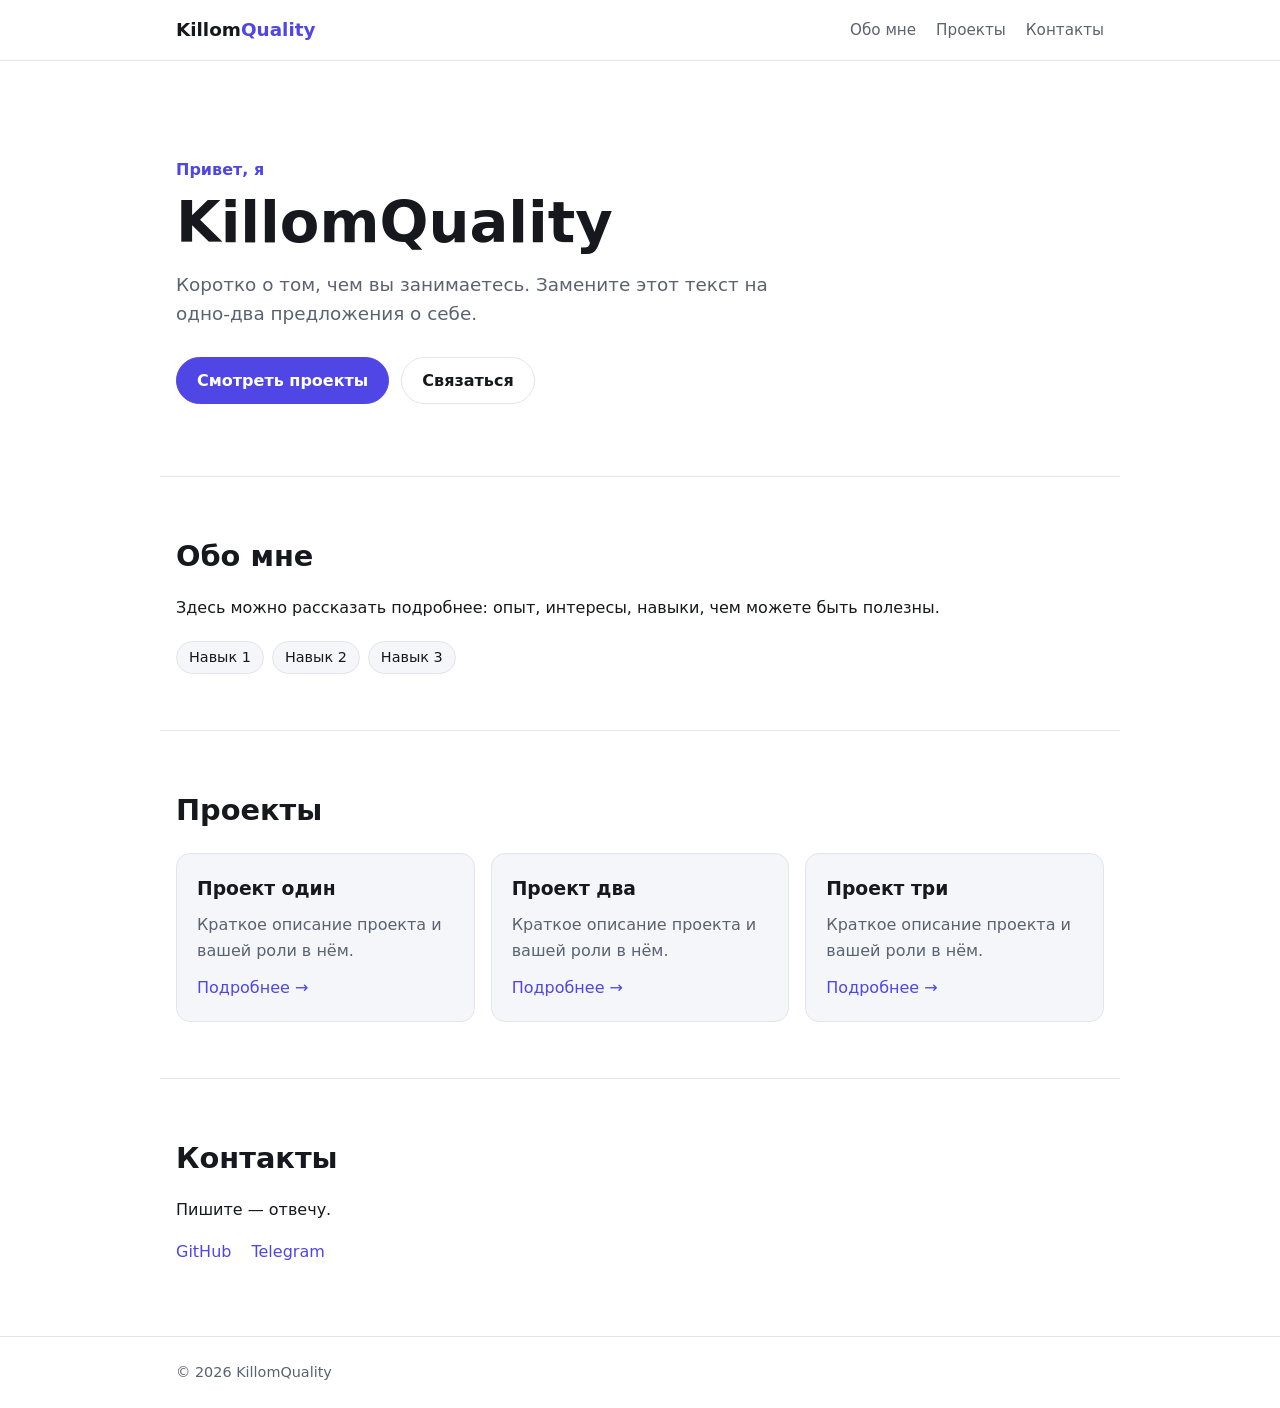
==== index.html @ d4df98fa "Add starter GitHub Pages site Static HTML/CSS homepage with about, projects and contact sections, 40" ====
<!doctype html>
<html lang="ru">
<head>
  <meta charset="utf-8">
  <meta name="viewport" content="width=device-width, initial-scale=1">
  <title>KillomQuality</title>
  <meta name="description" content="KillomQuality — личный сайт: обо мне, проекты и контакты.">
  <meta property="og:title" content="KillomQuality">
  <meta property="og:description" content="Обо мне, проекты и контакты.">
  <meta property="og:type" content="website">
  <meta property="og:url" content="https://killomquality.github.io/">
  <link rel="icon" href="assets/favicon.svg" type="image/svg+xml">
  <link rel="stylesheet" href="assets/style.css">
</head>
<body>
  <header class="site-header">
    <div class="container nav">
      <a class="logo" href="#top">Killom<span>Quality</span></a>
      <nav>
        <a href="#about">Обо мне</a>
        <a href="#projects">Проекты</a>
        <a href="#contact">Контакты</a>
      </nav>
    </div>
  </header>

  <main id="top">
    <section class="hero container">
      <p class="eyebrow">Привет, я</p>
      <h1>KillomQuality</h1>
      <p class="lead">Коротко о том, чем вы занимаетесь. Замените этот текст на одно-два предложения о себе.</p>
      <div class="actions">
        <a class="btn primary" href="#projects">Смотреть проекты</a>
        <a class="btn" href="#contact">Связаться</a>
      </div>
    </section>

    <section id="about" class="container section">
      <h2>Обо мне</h2>
      <p>Здесь можно рассказать подробнее: опыт, интересы, навыки, чем можете быть полезны.</p>
      <ul class="tags">
        <li>Навык 1</li>
        <li>Навык 2</li>
        <li>Навык 3</li>
      </ul>
    </section>

    <section id="projects" class="container section">
      <h2>Проекты</h2>
      <div class="grid">
        <article class="card">
          <h3>Проект один</h3>
          <p>Краткое описание проекта и вашей роли в нём.</p>
          <a href="#">Подробнее →</a>
        </article>
        <article class="card">
          <h3>Проект два</h3>
          <p>Краткое описание проекта и вашей роли в нём.</p>
          <a href="#">Подробнее →</a>
        </article>
        <article class="card">
          <h3>Проект три</h3>
          <p>Краткое описание проекта и вашей роли в нём.</p>
          <a href="#">Подробнее →</a>
        </article>
      </div>
    </section>

    <section id="contact" class="container section">
      <h2>Контакты</h2>
      <p>Пишите — отвечу.</p>
      <ul class="contacts">
        <li><a href="https://github.com/KillomQuality">GitHub</a></li>
        <li><a href="https://t.me/">Telegram</a></li>
      </ul>
    </section>
  </main>

  <footer class="site-footer">
    <div class="container">© <span id="year"></span> KillomQuality</div>
  </footer>

  <script>document.getElementById('year').textContent = new Date().getFullYear();</script>
</body>
</html>
---- assets/style.css ----
:root {
  --bg: #ffffff;
  --surface: #f5f6fa;
  --text: #16181d;
  --muted: #5b6270;
  --border: #e3e5ec;
  --accent: #4f46e5;
  --accent-text: #ffffff;
  --radius: 14px;
}

@media (prefers-color-scheme: dark) {
  :root {
    --bg: #0f1115;
    --surface: #181b22;
    --text: #eceef3;
    --muted: #9aa1ae;
    --border: #2a2e38;
    --accent: #818cf8;
    --accent-text: #0f1115;
  }
}

* { box-sizing: border-box; }

html { scroll-behavior: smooth; }

body {
  margin: 0;
  font-family: system-ui, -apple-system, "Segoe UI", Roboto, Arial, sans-serif;
  line-height: 1.6;
  background: var(--bg);
  color: var(--text);
}

a { color: var(--accent); text-decoration: none; }
a:hover { text-decoration: underline; }

.container { max-width: 960px; margin: 0 auto; padding: 0 16px; }

.site-header {
  position: sticky; top: 0; z-index: 10;
  background: color-mix(in srgb, var(--bg) 85%, transparent);
  backdrop-filter: blur(8px);
  border-bottom: 1px solid var(--border);
}
.nav { display: flex; align-items: center; justify-content: space-between; gap: 16px; height: 60px; }
.logo { font-weight: 700; font-size: 1.15rem; color: var(--text); }
.logo span { color: var(--accent); }
.nav nav { display: flex; gap: 20px; flex-wrap: wrap; }
.nav nav a { color: var(--muted); font-size: .95rem; }
.nav nav a:hover { color: var(--text); text-decoration: none; }

.hero { padding: 96px 16px 72px; }
.eyebrow { color: var(--accent); font-weight: 600; margin: 0 0 8px; }
h1 { font-size: clamp(2.2rem, 6vw, 3.6rem); line-height: 1.1; margin: 0 0 16px; }
.lead { font-size: 1.15rem; color: var(--muted); max-width: 600px; margin: 0 0 28px; }
.actions { display: flex; gap: 12px; flex-wrap: wrap; }

.btn {
  display: inline-block; padding: 10px 20px; border-radius: 999px;
  border: 1px solid var(--border); color: var(--text); font-weight: 600;
}
.btn:hover { text-decoration: none; border-color: var(--accent); }
.btn.primary { background: var(--accent); color: var(--accent-text); border-color: var(--accent); }

.section { padding: 56px 16px; border-top: 1px solid var(--border); }
h2 { font-size: 1.8rem; margin: 0 0 16px; }

.tags { list-style: none; padding: 0; margin: 20px 0 0; display: flex; flex-wrap: wrap; gap: 8px; }
.tags li { background: var(--surface); border: 1px solid var(--border); padding: 4px 12px; border-radius: 999px; font-size: .9rem; }

.grid { display: grid; grid-template-columns: repeat(auto-fit, minmax(240px, 1fr)); gap: 16px; margin-top: 20px; }
.card { background: var(--surface); border: 1px solid var(--border); border-radius: var(--radius); padding: 20px; }
.card h3 { margin: 0 0 8px; }
.card p { color: var(--muted); margin: 0 0 12px; }

.contacts { list-style: none; padding: 0; display: flex; gap: 20px; flex-wrap: wrap; }

.site-footer { border-top: 1px solid var(--border); padding: 24px 0; color: var(--muted); font-size: .9rem; }

.notfound { min-height: 100vh; display: flex; flex-direction: column; justify-content: center; }
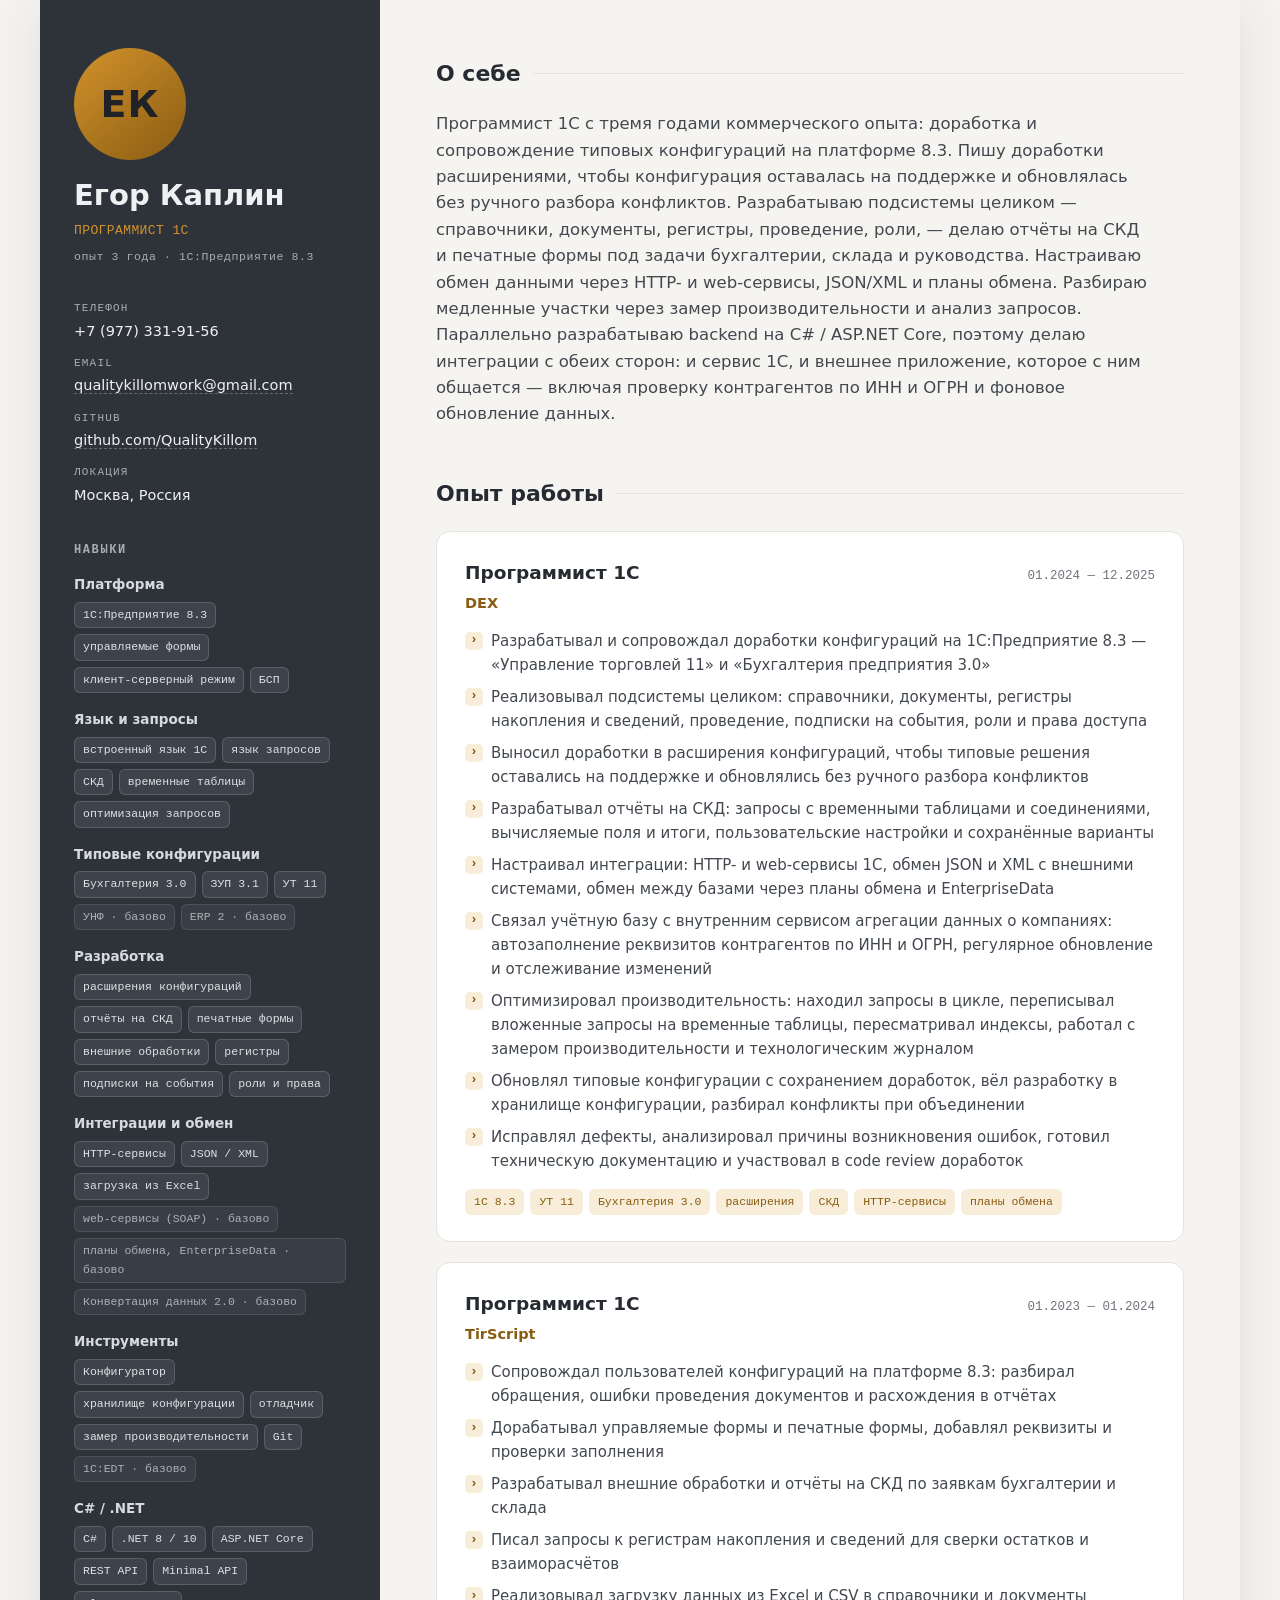
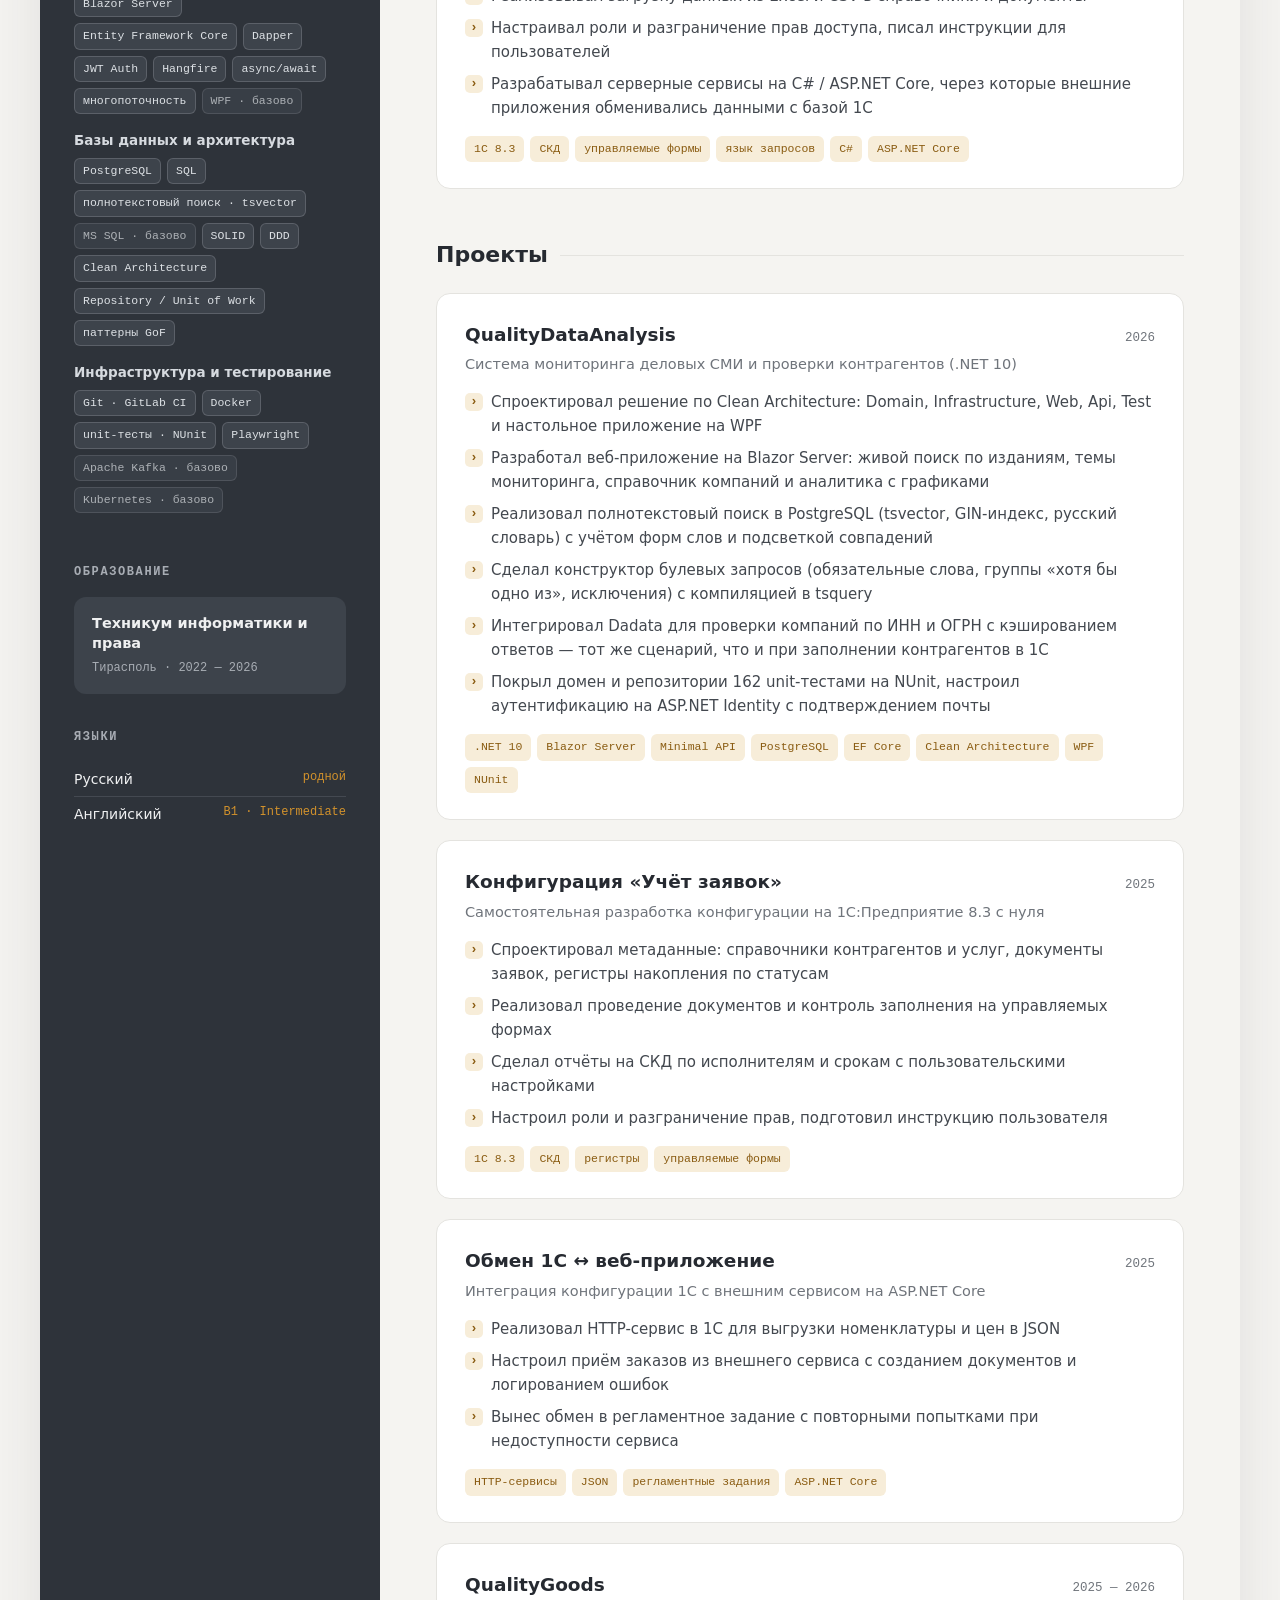
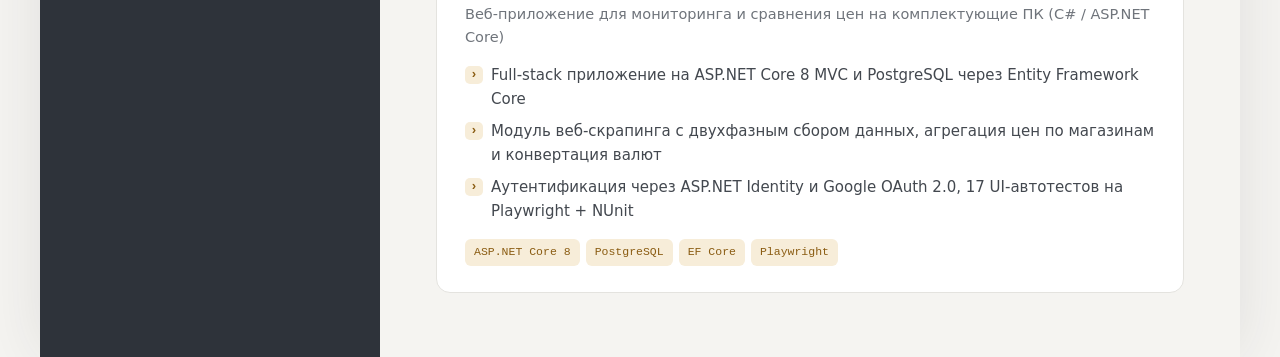
==== commit 670159b7: "Replace placeholder homepage with resume Co-Authored-By: Claude Opus 5.5 <noreply@anthropic.com> Cla" ====
--- a/index.html
+++ b/index.html
@@ -1,85 +1,303 @@
-<!doctype html>
+<!DOCTYPE html>
 <html lang="ru">
 <head>
-  <meta charset="utf-8">
-  <meta name="viewport" content="width=device-width, initial-scale=1">
-  <title>KillomQuality</title>
-  <meta name="description" content="KillomQuality — личный сайт: обо мне, проекты и контакты.">
-  <meta property="og:title" content="KillomQuality">
-  <meta property="og:description" content="Обо мне, проекты и контакты.">
-  <meta property="og:type" content="website">
-  <meta property="og:url" content="https://killomquality.github.io/">
-  <link rel="icon" href="assets/favicon.svg" type="image/svg+xml">
-  <link rel="stylesheet" href="assets/style.css">
+<meta charset="UTF-8">
+<meta name="viewport" content="width=device-width, initial-scale=1.0">
+<meta name="description" content="Резюме Егора Каплина — программист 1С">
+<meta name="author" content="Egor Kaplin">
+<title>Егор Каплин · Программист 1С</title>
+<meta property="og:title" content="Егор Каплин · Программист 1С">
+<meta property="og:description" content="Резюме: программист 1С, 3 года опыта, 1С:Предприятие 8.3, C# / ASP.NET Core">
+<meta property="og:type" content="profile">
+<meta property="og:url" content="https://killomquality.github.io/">
+<link rel="icon" href="assets/favicon.svg" type="image/svg+xml">
+<link rel="preconnect" href="https://fonts.googleapis.com">
+<link rel="preconnect" href="https://fonts.gstatic.com" crossorigin>
+<link href="https://fonts.googleapis.com/css2?family=Golos+Text:wght@400;500;600;800&family=JetBrains+Mono:wght@400;500;700&display=swap" rel="stylesheet">
+<style>
+  /* Двухколоночный лист: тёмный сайдбар с идентификацией и навыками, светлая колонка с опытом */
+  :root{
+    --ink:#262A31;
+    --ink-soft:#43484F;
+    --panel:#2E333A;
+    --panel-soft:#3D434B;
+    --paper:#F5F4F1;
+    --card:#FFFFFF;
+    --accent:#D2922C;
+    --accent-ink:#8A5C12;
+    --accent-soft:#F7EDD9;
+    --muted:#6F747B;
+    --muted-dark:#A8ADB4;
+    --on-panel:#EFF0F1;
+    --line:#E4E3DF;
+    --mono:'JetBrains Mono',ui-monospace,SFMono-Regular,monospace;
+    --sans:'Golos Text',system-ui,-apple-system,'Segoe UI',sans-serif;
+  }
+  @media (prefers-color-scheme: dark){
+    :root:not([data-theme="light"]){
+      --ink:#E7E6E3;
+      --ink-soft:#C3C2BE;
+      --panel:#22262B;
+      --panel-soft:#2E333A;
+      --paper:#191C20;
+      --card:#21252A;
+      --accent:#E2A845;
+      --accent-ink:#E2A845;
+      --accent-soft:#33291A;
+      --muted:#9AA0A7;
+      --muted-dark:#9AA0A7;
+      --on-panel:#E7E6E3;
+      --line:#31363C;
+      color-scheme:dark;
+    }
+  }
+  :root[data-theme="dark"]{
+    --ink:#E7E6E3;
+    --ink-soft:#C3C2BE;
+    --panel:#22262B;
+    --panel-soft:#2E333A;
+    --paper:#191C20;
+    --card:#21252A;
+    --accent:#E2A845;
+    --accent-ink:#E2A845;
+    --accent-soft:#33291A;
+    --muted:#9AA0A7;
+    --muted-dark:#9AA0A7;
+    --on-panel:#E7E6E3;
+    --line:#31363C;
+    color-scheme:dark;
+  }
+  *{margin:0;padding:0;box-sizing:border-box}
+  body{font-family:var(--sans);background:var(--paper);color:var(--ink);line-height:1.6;font-size:16px}
+  a{color:inherit}
+  :focus-visible{outline:2px solid var(--accent);outline-offset:2px;border-radius:3px}
+  .wrap{display:grid;grid-template-columns:340px minmax(0,1fr);max-width:1200px;margin:0 auto;background:var(--card);box-shadow:0 0 60px rgba(38,42,49,.10)}
+
+  /* сайдбар */
+  .side{background:var(--panel);color:var(--on-panel);display:flex;flex-direction:column;gap:34px;
+        padding-block:48px 52px;
+        padding-left:max(34px,env(safe-area-inset-left,0px));
+        padding-right:max(34px,env(safe-area-inset-right,0px))}
+  .avatar{width:112px;height:112px;border-radius:50%;background:linear-gradient(140deg,var(--accent),#8A5C12);display:flex;align-items:center;justify-content:center;font-weight:800;font-size:38px;letter-spacing:1px;color:#1F2227}
+  .side h1{font-size:29px;font-weight:800;line-height:1.2;margin-top:18px;text-wrap:balance}
+  .role{font-family:var(--mono);font-size:13px;color:var(--accent);margin-top:8px;letter-spacing:.4px}
+  .exp-badge{font-family:var(--mono);font-size:11.5px;color:var(--muted-dark);margin-top:6px;letter-spacing:.6px}
+  .contacts{display:flex;flex-direction:column;gap:12px;font-size:14.5px}
+  .contacts a{text-decoration:none;color:var(--on-panel);border-bottom:1px dashed rgba(200,206,214,.35);width:fit-content;transition:border-color .2s,color .2s}
+  .contacts a:hover{color:var(--accent);border-color:var(--accent)}
+  .contacts .label{font-family:var(--mono);font-size:11px;color:var(--muted-dark);text-transform:uppercase;letter-spacing:1.2px;display:block;margin-bottom:2px}
+  .side-section h2{font-family:var(--mono);font-size:12px;font-weight:700;text-transform:uppercase;letter-spacing:1.6px;color:var(--muted-dark);margin-bottom:14px}
+  .skill-group{margin-bottom:16px}
+  .skill-group .g{font-size:13.5px;font-weight:600;color:#D6DADF;margin-bottom:6px}
+  .chips{display:flex;flex-wrap:wrap;gap:6px}
+  .chip{font-family:var(--mono);font-size:11.5px;background:var(--panel-soft);border:1px solid rgba(168,173,180,.28);border-radius:6px;padding:3px 8px;color:#DDE1E5}
+  .chip.base{opacity:.72}
+  .edu{background:var(--panel-soft);border-radius:12px;padding:16px 18px}
+  .edu .t{font-weight:600;font-size:14.5px;line-height:1.4}
+  .edu .d{font-family:var(--mono);font-size:12px;color:var(--muted-dark);margin-top:6px}
+  .lang{display:flex;justify-content:space-between;gap:10px;font-size:14px;padding:6px 0;border-bottom:1px solid rgba(168,173,180,.18)}
+  .lang:last-child{border:none}
+  .lang span{font-family:var(--mono);font-size:12px;color:var(--accent)}
+
+  /* основная колонка */
+  .main{background:var(--paper);min-width:0;
+        padding-block:56px 64px;
+        padding-left:max(56px,env(safe-area-inset-left,0px));
+        padding-right:max(56px,env(safe-area-inset-right,0px))}
+  .main h2{font-size:22px;font-weight:800;margin-bottom:20px;display:flex;align-items:center;gap:12px}
+  .main h2::after{content:"";flex:1;height:1px;background:var(--line)}
+  section{margin-bottom:48px}
+  section:last-child{margin-bottom:0}
+  .about{font-size:16.5px;color:var(--ink-soft);max-width:68ch}
+
+  .proj{background:var(--card);border:1px solid var(--line);border-radius:14px;padding:26px 28px;margin-bottom:20px;transition:box-shadow .2s,transform .2s}
+  .proj:last-child{margin-bottom:0}
+  .proj:hover{box-shadow:0 8px 30px rgba(38,42,49,.09);transform:translateY(-2px)}
+  .proj-head{display:flex;justify-content:space-between;align-items:baseline;flex-wrap:wrap;gap:6px}
+  .proj-head h3{font-size:18.5px;font-weight:800}
+  .date{font-family:var(--mono);font-size:12.5px;color:var(--muted);font-variant-numeric:tabular-nums}
+  .proj .sub{font-size:14.5px;color:var(--muted);margin:4px 0 14px}
+  .proj .company{font-size:14.5px;color:var(--accent-ink);font-weight:600;margin:4px 0 14px}
+  .proj ul{list-style:none;display:flex;flex-direction:column;gap:8px}
+  .proj li{position:relative;padding-left:26px;font-size:15px;color:var(--ink-soft)}
+  .proj li::before{content:"›";position:absolute;left:0;top:3px;font-family:var(--mono);font-weight:700;color:var(--accent-ink);background:var(--accent-soft);border-radius:5px;width:18px;height:18px;font-size:13px;display:flex;align-items:center;justify-content:center}
+  .stack{display:flex;flex-wrap:wrap;gap:6px;margin-top:16px}
+  .stack .chip{background:var(--accent-soft);border-color:transparent;color:var(--accent-ink)}
+
+  @media(max-width:900px){
+    .wrap{grid-template-columns:minmax(0,1fr)}
+    .side{padding-block:40px;padding-left:max(24px,env(safe-area-inset-left,0px));padding-right:max(24px,env(safe-area-inset-right,0px))}
+    .main{padding-block:40px;padding-left:max(24px,env(safe-area-inset-left,0px));padding-right:max(24px,env(safe-area-inset-right,0px))}
+  }
+  @media(prefers-reduced-motion:reduce){.proj{transition:none}}
+  @media print{
+    body{background:#fff}
+    .wrap{box-shadow:none;max-width:none}
+    .proj{break-inside:avoid;page-break-inside:avoid}
+  }
+</style>
 </head>
 <body>
-  <header class="site-header">
-    <div class="container nav">
-      <a class="logo" href="#top">Killom<span>Quality</span></a>
-      <nav>
-        <a href="#about">Обо мне</a>
-        <a href="#projects">Проекты</a>
-        <a href="#contact">Контакты</a>
-      </nav>
-    </div>
-  </header>
-
-  <main id="top">
-    <section class="hero container">
-      <p class="eyebrow">Привет, я</p>
-      <h1>KillomQuality</h1>
-      <p class="lead">Коротко о том, чем вы занимаетесь. Замените этот текст на одно-два предложения о себе.</p>
-      <div class="actions">
-        <a class="btn primary" href="#projects">Смотреть проекты</a>
-        <a class="btn" href="#contact">Связаться</a>
+
+<div class="wrap">
+
+  <aside class="side">
+    <div>
+      <div class="avatar">ЕК</div>
+      <h1>Егор Каплин</h1>
+      <div class="role">ПРОГРАММИСТ 1С</div>
+      <div class="exp-badge">опыт 3 года · 1С:Предприятие 8.3</div>
+    </div>
+
+    <div class="contacts">
+      <div><span class="label">Телефон</span>+7 (977) 331-91-56</div>
+      <div><span class="label">Email</span><a href="mailto:qualitykillomwork@gmail.com">qualitykillomwork@gmail.com</a></div>
+      <div><span class="label">GitHub</span><a href="https://github.com/QualityKillom" target="_blank" rel="noopener">github.com/QualityKillom</a></div>
+      <div><span class="label">Локация</span>Москва, Россия</div>
+    </div>
+
+    <div class="side-section">
+      <h2>Навыки</h2>
+
+      <div class="skill-group"><div class="g">Платформа</div>
+        <div class="chips"><span class="chip">1С:Предприятие 8.3</span><span class="chip">управляемые формы</span><span class="chip">клиент-серверный режим</span><span class="chip">БСП</span></div></div>
+
+      <div class="skill-group"><div class="g">Язык и запросы</div>
+        <div class="chips"><span class="chip">встроенный язык 1С</span><span class="chip">язык запросов</span><span class="chip">СКД</span><span class="chip">временные таблицы</span><span class="chip">оптимизация запросов</span></div></div>
+
+      <div class="skill-group"><div class="g">Типовые конфигурации</div>
+        <div class="chips"><span class="chip">Бухгалтерия 3.0</span><span class="chip">ЗУП 3.1</span><span class="chip">УТ 11</span><span class="chip base">УНФ · базово</span><span class="chip base">ERP 2 · базово</span></div></div>
+
+      <div class="skill-group"><div class="g">Разработка</div>
+        <div class="chips"><span class="chip">расширения конфигураций</span><span class="chip">отчёты на СКД</span><span class="chip">печатные формы</span><span class="chip">внешние обработки</span><span class="chip">регистры</span><span class="chip">подписки на события</span><span class="chip">роли и права</span></div></div>
+
+      <div class="skill-group"><div class="g">Интеграции и обмен</div>
+        <div class="chips"><span class="chip">HTTP-сервисы</span><span class="chip">JSON / XML</span><span class="chip">загрузка из Excel</span><span class="chip base">web-сервисы (SOAP) · базово</span><span class="chip base">планы обмена, EnterpriseData · базово</span><span class="chip base">Конвертация данных 2.0 · базово</span></div></div>
+
+      <div class="skill-group"><div class="g">Инструменты</div>
+        <div class="chips"><span class="chip">Конфигуратор</span><span class="chip">хранилище конфигурации</span><span class="chip">отладчик</span><span class="chip">замер производительности</span><span class="chip">Git</span><span class="chip base">1C:EDT · базово</span></div></div>
+
+      <div class="skill-group"><div class="g">C# / .NET</div>
+        <div class="chips"><span class="chip">C#</span><span class="chip">.NET 8 / 10</span><span class="chip">ASP.NET Core</span><span class="chip">REST API</span><span class="chip">Minimal API</span><span class="chip">Blazor Server</span><span class="chip">Entity Framework Core</span><span class="chip">Dapper</span><span class="chip">JWT Auth</span><span class="chip">Hangfire</span><span class="chip">async/await</span><span class="chip">многопоточность</span><span class="chip base">WPF · базово</span></div></div>
+
+      <div class="skill-group"><div class="g">Базы данных и архитектура</div>
+        <div class="chips"><span class="chip">PostgreSQL</span><span class="chip">SQL</span><span class="chip">полнотекстовый поиск · tsvector</span><span class="chip base">MS SQL · базово</span><span class="chip">SOLID</span><span class="chip">DDD</span><span class="chip">Clean Architecture</span><span class="chip">Repository / Unit of Work</span><span class="chip">паттерны GoF</span></div></div>
+
+      <div class="skill-group"><div class="g">Инфраструктура и тестирование</div>
+        <div class="chips"><span class="chip">Git · GitLab CI</span><span class="chip">Docker</span><span class="chip">unit-тесты · NUnit</span><span class="chip">Playwright</span><span class="chip base">Apache Kafka · базово</span><span class="chip base">Kubernetes · базово</span></div></div>
+    </div>
+
+    <div class="side-section">
+      <h2>Образование</h2>
+      <div class="edu">
+        <div class="t">Техникум информатики и права</div>
+        <div class="d">Тирасполь · 2022 — 2026</div>
       </div>
+    </div>
+
+    <div class="side-section">
+      <h2>Языки</h2>
+      <div class="lang">Русский <span>родной</span></div>
+      <div class="lang">Английский <span>B1 · Intermediate</span></div>
+    </div>
+  </aside>
+
+  <main class="main">
+
+    <section>
+      <h2>О себе</h2>
+      <p class="about">Программист 1С с тремя годами коммерческого опыта: доработка и сопровождение типовых конфигураций на платформе 8.3. Пишу доработки расширениями, чтобы конфигурация оставалась на поддержке и обновлялась без ручного разбора конфликтов. Разрабатываю подсистемы целиком — справочники, документы, регистры, проведение, роли, — делаю отчёты на СКД и печатные формы под задачи бухгалтерии, склада и руководства. Настраиваю обмен данными через HTTP- и web-сервисы, JSON/XML и планы обмена. Разбираю медленные участки через замер производительности и анализ запросов. Параллельно разрабатываю backend на C# / ASP.NET Core, поэтому делаю интеграции с обеих сторон: и сервис 1С, и внешнее приложение, которое с ним общается — включая проверку контрагентов по ИНН и ОГРН и фоновое обновление данных.</p>
     </section>
 
-    <section id="about" class="container section">
-      <h2>Обо мне</h2>
-      <p>Здесь можно рассказать подробнее: опыт, интересы, навыки, чем можете быть полезны.</p>
-      <ul class="tags">
-        <li>Навык 1</li>
-        <li>Навык 2</li>
-        <li>Навык 3</li>
-      </ul>
+    <section>
+      <h2>Опыт работы</h2>
+
+      <article class="proj">
+        <div class="proj-head"><h3>Программист 1С</h3><span class="date">01.2024 — 12.2025</span></div>
+        <p class="company">DEX</p>
+        <ul>
+          <li>Разрабатывал и сопровождал доработки конфигураций на 1С:Предприятие 8.3 — «Управление торговлей 11» и «Бухгалтерия предприятия 3.0»</li>
+          <li>Реализовывал подсистемы целиком: справочники, документы, регистры накопления и сведений, проведение, подписки на события, роли и права доступа</li>
+          <li>Выносил доработки в расширения конфигураций, чтобы типовые решения оставались на поддержке и обновлялись без ручного разбора конфликтов</li>
+          <li>Разрабатывал отчёты на СКД: запросы с временными таблицами и соединениями, вычисляемые поля и итоги, пользовательские настройки и сохранённые варианты</li>
+          <li>Настраивал интеграции: HTTP- и web-сервисы 1С, обмен JSON и XML с внешними системами, обмен между базами через планы обмена и EnterpriseData</li>
+          <li>Связал учётную базу с внутренним сервисом агрегации данных о компаниях: автозаполнение реквизитов контрагентов по ИНН и ОГРН, регулярное обновление и отслеживание изменений</li>
+          <li>Оптимизировал производительность: находил запросы в цикле, переписывал вложенные запросы на временные таблицы, пересматривал индексы, работал с замером производительности и технологическим журналом</li>
+          <li>Обновлял типовые конфигурации с сохранением доработок, вёл разработку в хранилище конфигурации, разбирал конфликты при объединении</li>
+          <li>Исправлял дефекты, анализировал причины возникновения ошибок, готовил техническую документацию и участвовал в code review доработок</li>
+        </ul>
+        <div class="stack"><span class="chip">1С 8.3</span><span class="chip">УТ 11</span><span class="chip">Бухгалтерия 3.0</span><span class="chip">расширения</span><span class="chip">СКД</span><span class="chip">HTTP-сервисы</span><span class="chip">планы обмена</span></div>
+      </article>
+
+      <article class="proj">
+        <div class="proj-head"><h3>Программист 1С</h3><span class="date">01.2023 — 01.2024</span></div>
+        <p class="company">TirScript</p>
+        <ul>
+          <li>Сопровождал пользователей конфигураций на платформе 8.3: разбирал обращения, ошибки проведения документов и расхождения в отчётах</li>
+          <li>Дорабатывал управляемые формы и печатные формы, добавлял реквизиты и проверки заполнения</li>
+          <li>Разрабатывал внешние обработки и отчёты на СКД по заявкам бухгалтерии и склада</li>
+          <li>Писал запросы к регистрам накопления и сведений для сверки остатков и взаиморасчётов</li>
+          <li>Реализовывал загрузку данных из Excel и CSV в справочники и документы</li>
+          <li>Настраивал роли и разграничение прав доступа, писал инструкции для пользователей</li>
+          <li>Разрабатывал серверные сервисы на C# / ASP.NET Core, через которые внешние приложения обменивались данными с базой 1С</li>
+        </ul>
+        <div class="stack"><span class="chip">1С 8.3</span><span class="chip">СКД</span><span class="chip">управляемые формы</span><span class="chip">язык запросов</span><span class="chip">C#</span><span class="chip">ASP.NET Core</span></div>
+      </article>
     </section>
 
-    <section id="projects" class="container section">
+    <section>
       <h2>Проекты</h2>
-      <div class="grid">
-        <article class="card">
-          <h3>Проект один</h3>
-          <p>Краткое описание проекта и вашей роли в нём.</p>
-          <a href="#">Подробнее →</a>
-        </article>
-        <article class="card">
-          <h3>Проект два</h3>
-          <p>Краткое описание проекта и вашей роли в нём.</p>
-          <a href="#">Подробнее →</a>
-        </article>
-        <article class="card">
-          <h3>Проект три</h3>
-          <p>Краткое описание проекта и вашей роли в нём.</p>
-          <a href="#">Подробнее →</a>
-        </article>
-      </div>
-    </section>
-
-    <section id="contact" class="container section">
-      <h2>Контакты</h2>
-      <p>Пишите — отвечу.</p>
-      <ul class="contacts">
-        <li><a href="https://github.com/KillomQuality">GitHub</a></li>
-        <li><a href="https://t.me/">Telegram</a></li>
-      </ul>
+
+      <article class="proj">
+        <div class="proj-head"><h3>QualityDataAnalysis</h3><span class="date">2026</span></div>
+        <p class="sub">Система мониторинга деловых СМИ и проверки контрагентов (.NET 10)</p>
+        <ul>
+          <li>Спроектировал решение по Clean Architecture: Domain, Infrastructure, Web, Api, Test и настольное приложение на WPF</li>
+          <li>Разработал веб-приложение на Blazor Server: живой поиск по изданиям, темы мониторинга, справочник компаний и аналитика с графиками</li>
+          <li>Реализовал полнотекстовый поиск в PostgreSQL (tsvector, GIN-индекс, русский словарь) с учётом форм слов и подсветкой совпадений</li>
+          <li>Сделал конструктор булевых запросов (обязательные слова, группы «хотя бы одно из», исключения) с компиляцией в tsquery</li>
+          <li>Интегрировал Dadata для проверки компаний по ИНН и ОГРН с кэшированием ответов — тот же сценарий, что и при заполнении контрагентов в 1С</li>
+          <li>Покрыл домен и репозитории 162 unit-тестами на NUnit, настроил аутентификацию на ASP.NET Identity с подтверждением почты</li>
+        </ul>
+        <div class="stack"><span class="chip">.NET 10</span><span class="chip">Blazor Server</span><span class="chip">Minimal API</span><span class="chip">PostgreSQL</span><span class="chip">EF Core</span><span class="chip">Clean Architecture</span><span class="chip">WPF</span><span class="chip">NUnit</span></div>
+      </article>
+
+      <article class="proj">
+        <div class="proj-head"><h3>Конфигурация «Учёт заявок»</h3><span class="date">2025</span></div>
+        <p class="sub">Самостоятельная разработка конфигурации на 1С:Предприятие 8.3 с нуля</p>
+        <ul>
+          <li>Спроектировал метаданные: справочники контрагентов и услуг, документы заявок, регистры накопления по статусам</li>
+          <li>Реализовал проведение документов и контроль заполнения на управляемых формах</li>
+          <li>Сделал отчёты на СКД по исполнителям и срокам с пользовательскими настройками</li>
+          <li>Настроил роли и разграничение прав, подготовил инструкцию пользователя</li>
+        </ul>
+        <div class="stack"><span class="chip">1С 8.3</span><span class="chip">СКД</span><span class="chip">регистры</span><span class="chip">управляемые формы</span></div>
+      </article>
+
+      <article class="proj">
+        <div class="proj-head"><h3>Обмен 1С ↔ веб-приложение</h3><span class="date">2025</span></div>
+        <p class="sub">Интеграция конфигурации 1С с внешним сервисом на ASP.NET Core</p>
+        <ul>
+          <li>Реализовал HTTP-сервис в 1С для выгрузки номенклатуры и цен в JSON</li>
+          <li>Настроил приём заказов из внешнего сервиса с созданием документов и логированием ошибок</li>
+          <li>Вынес обмен в регламентное задание с повторными попытками при недоступности сервиса</li>
+        </ul>
+        <div class="stack"><span class="chip">HTTP-сервисы</span><span class="chip">JSON</span><span class="chip">регламентные задания</span><span class="chip">ASP.NET Core</span></div>
+      </article>
+
+      <article class="proj">
+        <div class="proj-head"><h3>QualityGoods</h3><span class="date">2025 — 2026</span></div>
+        <p class="sub">Веб-приложение для мониторинга и сравнения цен на комплектующие ПК (C# / ASP.NET Core)</p>
+        <ul>
+          <li>Full-stack приложение на ASP.NET Core 8 MVC и PostgreSQL через Entity Framework Core</li>
+          <li>Модуль веб-скрапинга с двухфазным сбором данных, агрегация цен по магазинам и конвертация валют</li>
+          <li>Аутентификация через ASP.NET Identity и Google OAuth 2.0, 17 UI-автотестов на Playwright + NUnit</li>
+        </ul>
+        <div class="stack"><span class="chip">ASP.NET Core 8</span><span class="chip">PostgreSQL</span><span class="chip">EF Core</span><span class="chip">Playwright</span></div>
+      </article>
     </section>
   </main>
-
-  <footer class="site-footer">
-    <div class="container">© <span id="year"></span> KillomQuality</div>
-  </footer>
-
-  <script>document.getElementById('year').textContent = new Date().getFullYear();</script>
+</div>
+
 </body>
 </html>
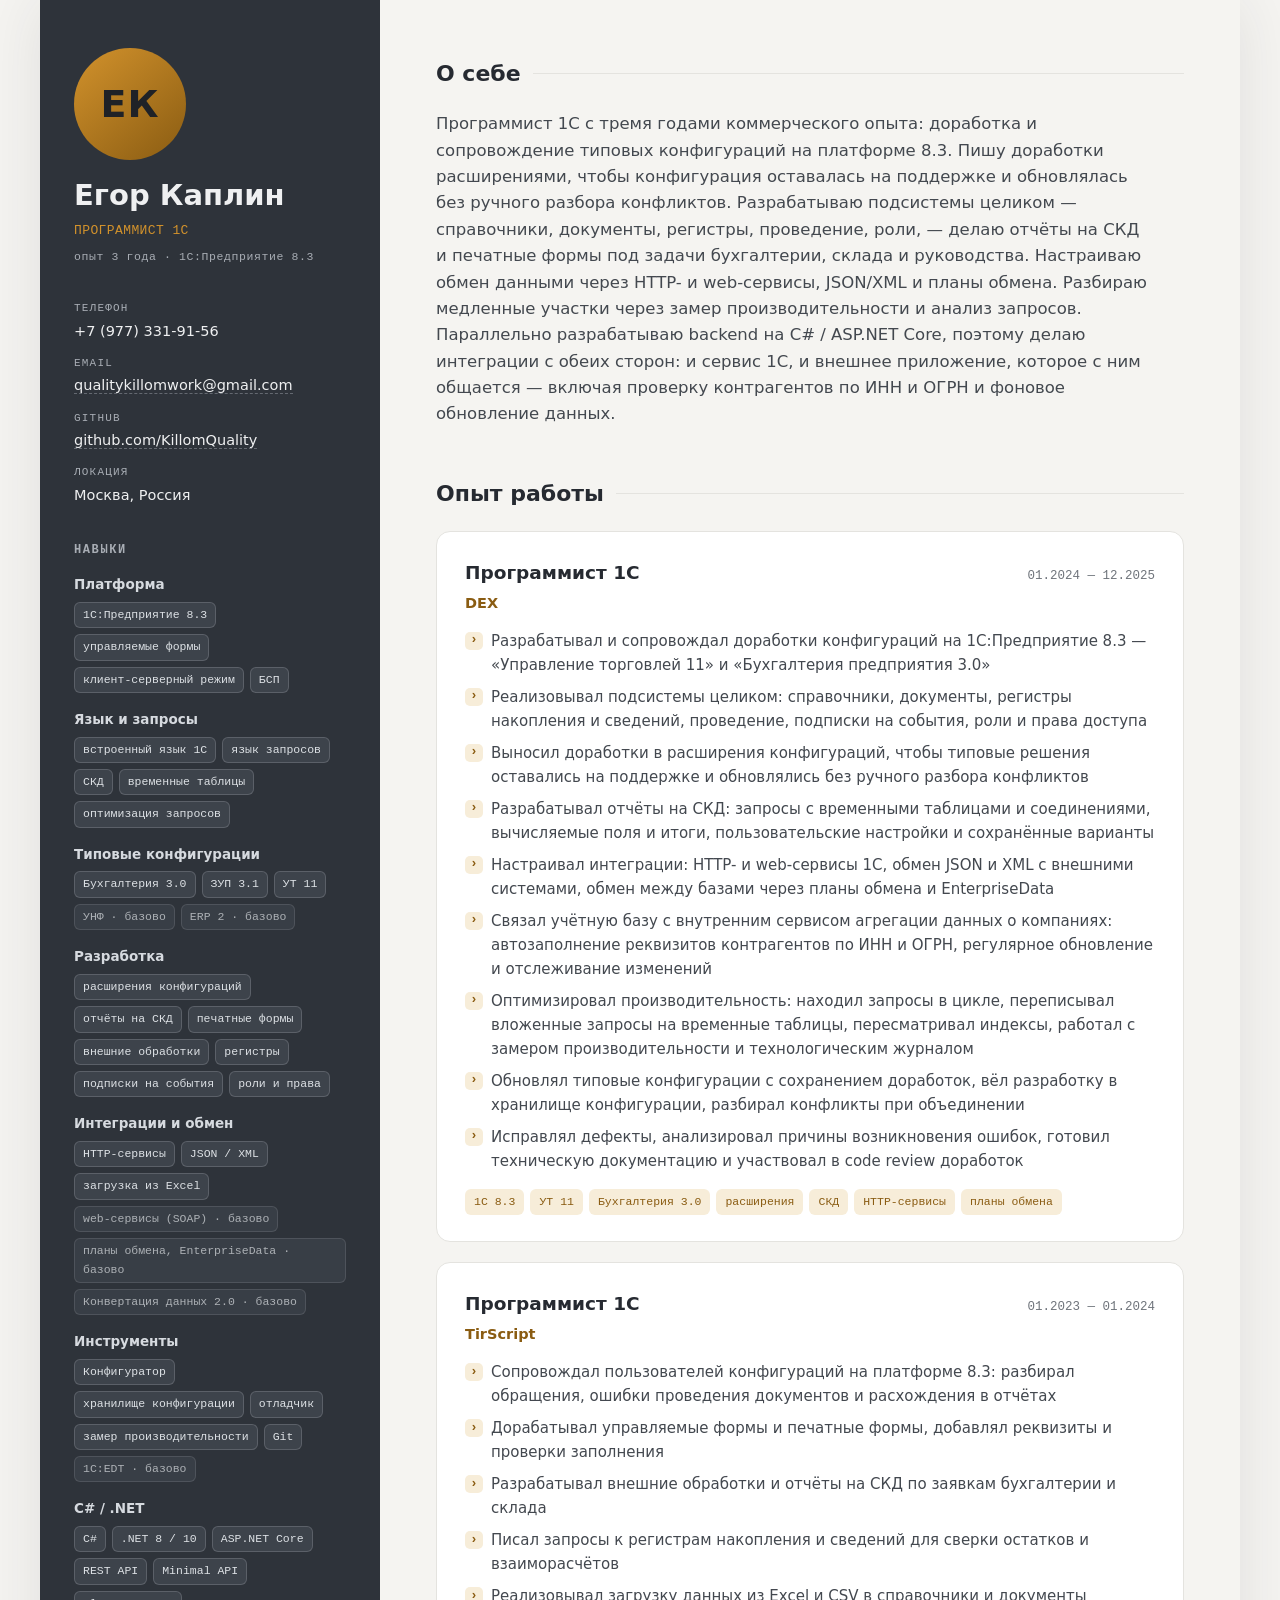
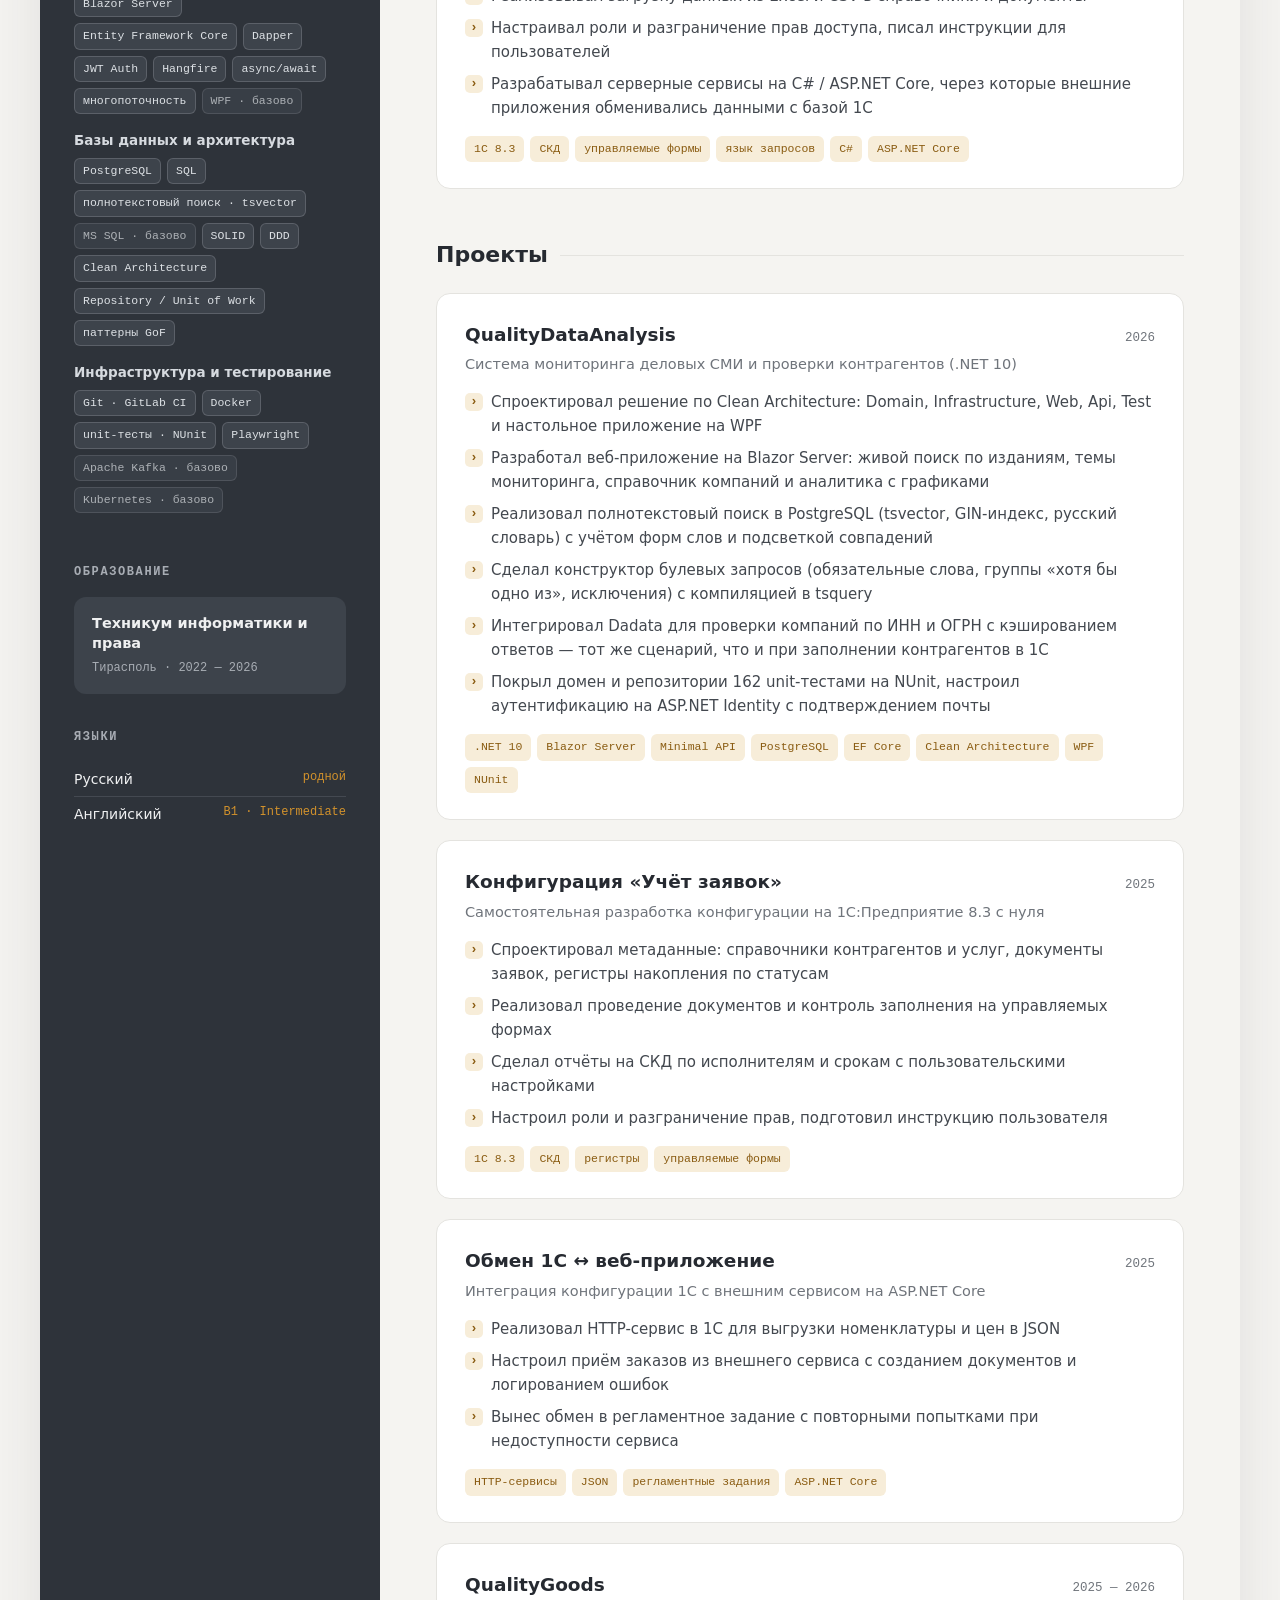
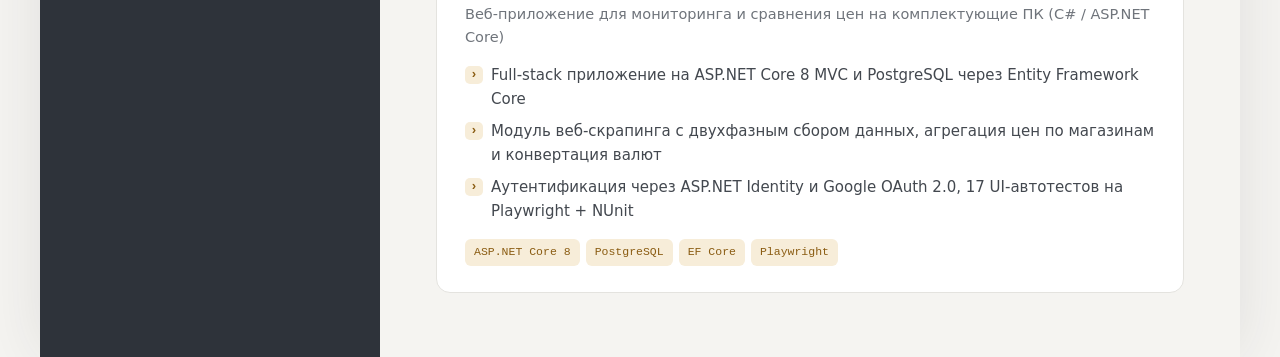
==== commit 1695bf43: "Fix GitHub profile link in resume Co-Authored-By: Claude Opus 5.5 <noreply@anthropic.com> Claude-Ses" ====
--- a/index.html
+++ b/index.html
@@ -152,7 +152,7 @@
     <div class="contacts">
       <div><span class="label">Телефон</span>+7 (977) 331-91-56</div>
       <div><span class="label">Email</span><a href="mailto:qualitykillomwork@gmail.com">qualitykillomwork@gmail.com</a></div>
-      <div><span class="label">GitHub</span><a href="https://github.com/QualityKillom" target="_blank" rel="noopener">github.com/QualityKillom</a></div>
+      <div><span class="label">GitHub</span><a href="https://github.com/KillomQuality" target="_blank" rel="noopener">github.com/KillomQuality</a></div>
       <div><span class="label">Локация</span>Москва, Россия</div>
     </div>
 
